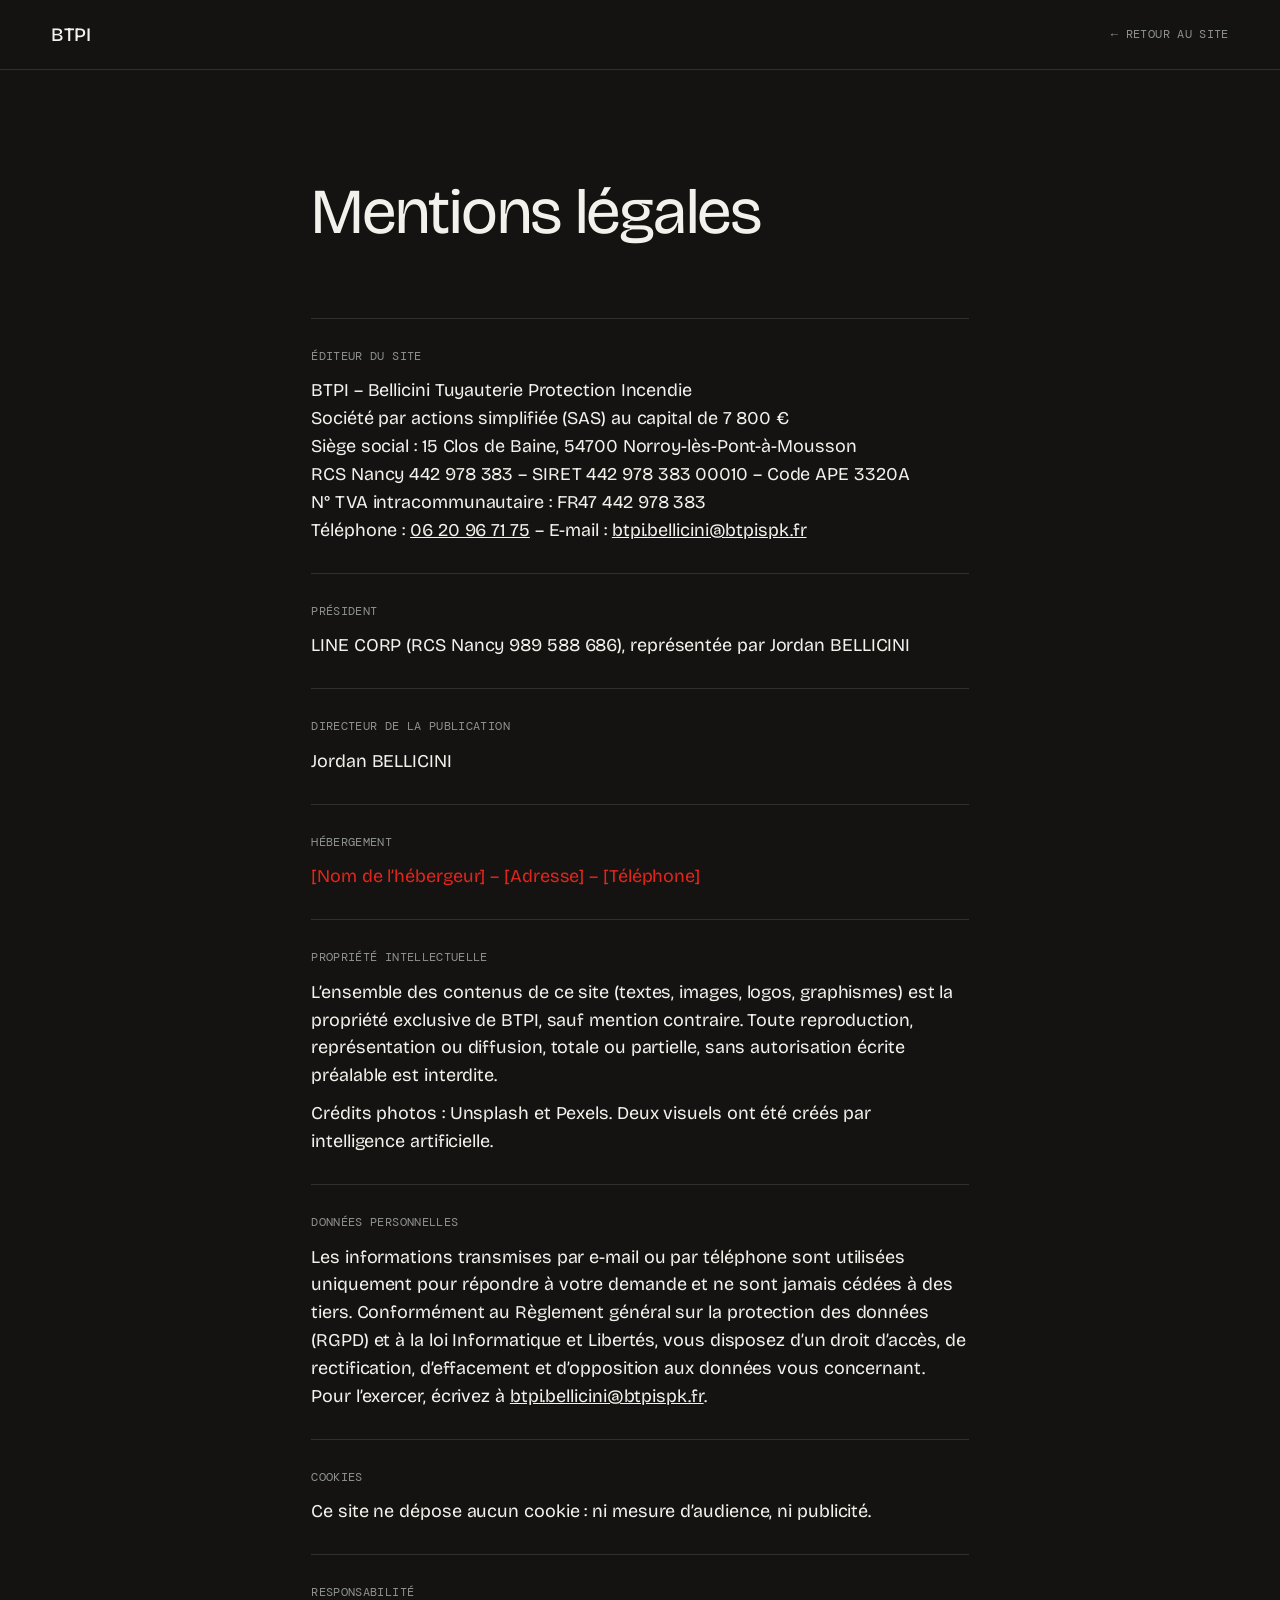
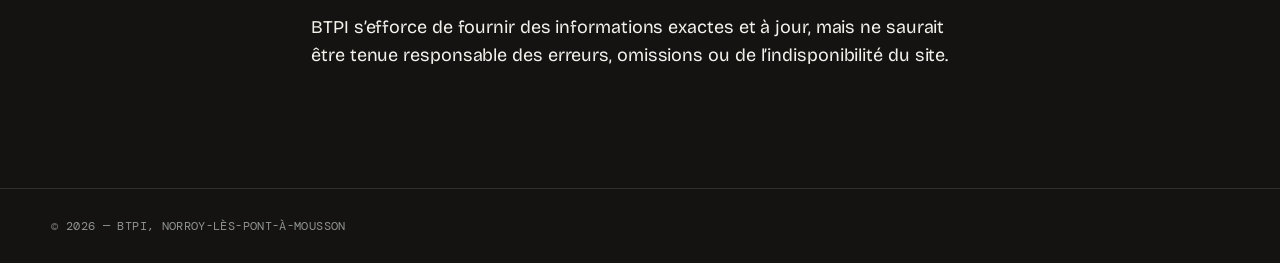
==== btpi/mentions-legales.html @ 0cccefe1 "Intégrer la réponse du client et finaliser le site pour la mise en ligne Contenu (content.js), d'apr" ====
<!DOCTYPE html>
<html lang="fr">
<head>
  <meta charset="UTF-8">
  <meta name="viewport" content="width=device-width, initial-scale=1.0">
  <title>Mentions légales — BTPI</title>
  <meta name="description" content="Mentions légales du site de BTPI – Bellicini Tuyauterie Protection Incendie.">
  <link rel="icon" href="favicon.svg" type="image/svg+xml">
  <link rel="apple-touch-icon" href="apple-touch-icon.png">
  <link rel="stylesheet" href="fonts/fonts.css">
  <style>
    :root {
      --bone: #141311; --ink: #f2f1ec; --ash: #8f938f; --white: #201f1c; --lime: #e1251b;
      --sans: 'Bricolage Grotesque', ui-sans-serif, system-ui, sans-serif;
      --mono: 'DM Mono', ui-monospace, SFMono-Regular, Menlo, monospace;
      --gutter: clamp(18px, 4vw, 64px);
    }
    *, *::before, *::after { margin: 0; padding: 0; box-sizing: border-box; }
    body {
      background: var(--bone); color: var(--ink);
      font-family: var(--sans); font-size: 18px; line-height: 1.55; letter-spacing: -0.005em;
      -webkit-font-smoothing: antialiased;
    }
    a { color: inherit; }
    .mono { font-family: var(--mono); font-size: 12px; letter-spacing: 0.03em; text-transform: uppercase; }
    .top {
      display: flex; justify-content: space-between; align-items: center; gap: 16px;
      padding: 20px var(--gutter); border-bottom: 1px solid rgba(242, 241, 236, 0.12);
    }
    .wordmark { font-size: 19px; font-weight: 500; text-decoration: none; }
    .back { text-decoration: none; color: var(--ash); }
    .back:hover { color: var(--ink); }
    main { max-width: 760px; margin: 0 auto; padding: 12vh var(--gutter) 10vh; }
    h1 { font-weight: 400; font-size: clamp(36px, 6vw, 64px); letter-spacing: -0.02em; line-height: 1.05; margin-bottom: 8vh; }
    section { padding: 28px 0; border-top: 1px solid rgba(242, 241, 236, 0.12); }
    h2 { margin-bottom: 12px; color: var(--ash); font-weight: 400; }
    p + p { margin-top: 10px; }
    .todo { color: var(--lime); }
    footer { padding: 28px var(--gutter); color: var(--ash); border-top: 1px solid rgba(242, 241, 236, 0.12); }
  </style>
</head>
<body>
  <header class="top">
    <a class="wordmark" href="index.html">BTPI</a>
    <a class="back mono" href="index.html">← Retour au site</a>
  </header>

  <main>
    <h1>Mentions légales</h1>

    <section>
      <h2 class="mono">Éditeur du site</h2>
      <p>BTPI – Bellicini Tuyauterie Protection Incendie<br>
        Société par actions simplifiée (SAS) au capital de 7 800 €<br>
        Siège social : 15 Clos de Baine, 54700 Norroy-lès-Pont-à-Mousson<br>
        RCS Nancy 442 978 383 – SIRET 442 978 383 00010 – Code APE 3320A<br>
        N° TVA intracommunautaire : FR47 442 978 383<br>
        Téléphone : <a href="tel:+33620967175">06 20 96 71 75</a> – E-mail : <a href="mailto:btpi.bellicini@btpispk.fr">btpi.bellicini@btpispk.fr</a></p>
    </section>

    <section>
      <h2 class="mono">Président</h2>
      <p>LINE CORP (RCS Nancy 989 588 686), représentée par Jordan BELLICINI</p>
    </section>

    <section>
      <h2 class="mono">Directeur de la publication</h2>
      <p>Jordan BELLICINI</p>
    </section>

    <section>
      <h2 class="mono">Hébergement</h2>
      <p class="todo">[Nom de l’hébergeur] – [Adresse] – [Téléphone]</p>
    </section>

    <section>
      <h2 class="mono">Propriété intellectuelle</h2>
      <p>L’ensemble des contenus de ce site (textes, images, logos, graphismes) est la propriété exclusive de BTPI, sauf mention contraire. Toute reproduction, représentation ou diffusion, totale ou partielle, sans autorisation écrite préalable est interdite.</p>
      <p>Crédits photos : Unsplash et Pexels. Deux visuels ont été créés par intelligence artificielle.</p>
    </section>

    <section>
      <h2 class="mono">Données personnelles</h2>
      <p>Les informations transmises par e-mail ou par téléphone sont utilisées uniquement pour répondre à votre demande et ne sont jamais cédées à des tiers. Conformément au Règlement général sur la protection des données (RGPD) et à la loi Informatique et Libertés, vous disposez d’un droit d’accès, de rectification, d’effacement et d’opposition aux données vous concernant. Pour l’exercer, écrivez à <a href="mailto:btpi.bellicini@btpispk.fr">btpi.bellicini@btpispk.fr</a>.</p>
    </section>

    <section>
      <h2 class="mono">Cookies</h2>
      <p>Ce site ne dépose aucun cookie : ni mesure d’audience, ni publicité.</p>
    </section>

    <section>
      <h2 class="mono">Responsabilité</h2>
      <p>BTPI s’efforce de fournir des informations exactes et à jour, mais ne saurait être tenue responsable des erreurs, omissions ou de l’indisponibilité du site.</p>
    </section>
  </main>

  <footer class="mono">© 2026 — BTPI, Norroy-lès-Pont-à-Mousson</footer>
</body>
</html>
---- btpi/fonts/fonts.css ----
/* Polices hébergées sur le site (au lieu de Google Fonts) — sous-ensembles latin et latin-ext.
   Bricolage Grotesque et DM Mono : licence SIL Open Font License 1.1 (voir LICENCES.txt). */

/* latin-ext */
@font-face {
  font-family: 'Bricolage Grotesque';
  font-style: normal;
  font-weight: 300;
  font-stretch: 100%;
  font-display: swap;
  src: url(bricolage-grotesque-latin-ext.woff2) format('woff2');
  unicode-range: U+0100-02BA, U+02BD-02C5, U+02C7-02CC, U+02CE-02D7, U+02DD-02FF, U+0304, U+0308, U+0329, U+1D00-1DBF, U+1E00-1E9F, U+1EF2-1EFF, U+2020, U+20A0-20AB, U+20AD-20C4, U+2113, U+2C60-2C7F, U+A720-A7FF;
}
/* latin */
@font-face {
  font-family: 'Bricolage Grotesque';
  font-style: normal;
  font-weight: 300;
  font-stretch: 100%;
  font-display: swap;
  src: url(bricolage-grotesque-latin.woff2) format('woff2');
  unicode-range: U+0000-00FF, U+0131, U+0152-0153, U+02BB-02BC, U+02C6, U+02DA, U+02DC, U+0304, U+0308, U+0329, U+2000-206F, U+20AC, U+2122, U+2191, U+2193, U+2212, U+2215, U+FEFF, U+FFFD;
}
/* latin-ext */
@font-face {
  font-family: 'Bricolage Grotesque';
  font-style: normal;
  font-weight: 400;
  font-stretch: 100%;
  font-display: swap;
  src: url(bricolage-grotesque-latin-ext.woff2) format('woff2');
  unicode-range: U+0100-02BA, U+02BD-02C5, U+02C7-02CC, U+02CE-02D7, U+02DD-02FF, U+0304, U+0308, U+0329, U+1D00-1DBF, U+1E00-1E9F, U+1EF2-1EFF, U+2020, U+20A0-20AB, U+20AD-20C4, U+2113, U+2C60-2C7F, U+A720-A7FF;
}
/* latin */
@font-face {
  font-family: 'Bricolage Grotesque';
  font-style: normal;
  font-weight: 400;
  font-stretch: 100%;
  font-display: swap;
  src: url(bricolage-grotesque-latin.woff2) format('woff2');
  unicode-range: U+0000-00FF, U+0131, U+0152-0153, U+02BB-02BC, U+02C6, U+02DA, U+02DC, U+0304, U+0308, U+0329, U+2000-206F, U+20AC, U+2122, U+2191, U+2193, U+2212, U+2215, U+FEFF, U+FFFD;
}
/* latin-ext */
@font-face {
  font-family: 'Bricolage Grotesque';
  font-style: normal;
  font-weight: 500;
  font-stretch: 100%;
  font-display: swap;
  src: url(bricolage-grotesque-latin-ext.woff2) format('woff2');
  unicode-range: U+0100-02BA, U+02BD-02C5, U+02C7-02CC, U+02CE-02D7, U+02DD-02FF, U+0304, U+0308, U+0329, U+1D00-1DBF, U+1E00-1E9F, U+1EF2-1EFF, U+2020, U+20A0-20AB, U+20AD-20C4, U+2113, U+2C60-2C7F, U+A720-A7FF;
}
/* latin */
@font-face {
  font-family: 'Bricolage Grotesque';
  font-style: normal;
  font-weight: 500;
  font-stretch: 100%;
  font-display: swap;
  src: url(bricolage-grotesque-latin.woff2) format('woff2');
  unicode-range: U+0000-00FF, U+0131, U+0152-0153, U+02BB-02BC, U+02C6, U+02DA, U+02DC, U+0304, U+0308, U+0329, U+2000-206F, U+20AC, U+2122, U+2191, U+2193, U+2212, U+2215, U+FEFF, U+FFFD;
}
/* latin-ext */
@font-face {
  font-family: 'DM Mono';
  font-style: normal;
  font-weight: 400;
  font-display: swap;
  src: url(dm-mono-latin-ext.woff2) format('woff2');
  unicode-range: U+0100-02BA, U+02BD-02C5, U+02C7-02CC, U+02CE-02D7, U+02DD-02FF, U+0304, U+0308, U+0329, U+1D00-1DBF, U+1E00-1E9F, U+1EF2-1EFF, U+2020, U+20A0-20AB, U+20AD-20C4, U+2113, U+2C60-2C7F, U+A720-A7FF;
}
/* latin */
@font-face {
  font-family: 'DM Mono';
  font-style: normal;
  font-weight: 400;
  font-display: swap;
  src: url(dm-mono-latin.woff2) format('woff2');
  unicode-range: U+0000-00FF, U+0131, U+0152-0153, U+02BB-02BC, U+02C6, U+02DA, U+02DC, U+0304, U+0308, U+0329, U+2000-206F, U+20AC, U+2122, U+2191, U+2193, U+2212, U+2215, U+FEFF, U+FFFD;
}
/* latin-ext */
@font-face {
  font-family: 'DM Mono';
  font-style: normal;
  font-weight: 500;
  font-display: swap;
  src: url(dm-mono-500-latin-ext.woff2) format('woff2');
  unicode-range: U+0100-02BA, U+02BD-02C5, U+02C7-02CC, U+02CE-02D7, U+02DD-02FF, U+0304, U+0308, U+0329, U+1D00-1DBF, U+1E00-1E9F, U+1EF2-1EFF, U+2020, U+20A0-20AB, U+20AD-20C4, U+2113, U+2C60-2C7F, U+A720-A7FF;
}
/* latin */
@font-face {
  font-family: 'DM Mono';
  font-style: normal;
  font-weight: 500;
  font-display: swap;
  src: url(dm-mono-500-latin.woff2) format('woff2');
  unicode-range: U+0000-00FF, U+0131, U+0152-0153, U+02BB-02BC, U+02C6, U+02DA, U+02DC, U+0304, U+0308, U+0329, U+2000-206F, U+20AC, U+2122, U+2191, U+2193, U+2212, U+2215, U+FEFF, U+FFFD;
}
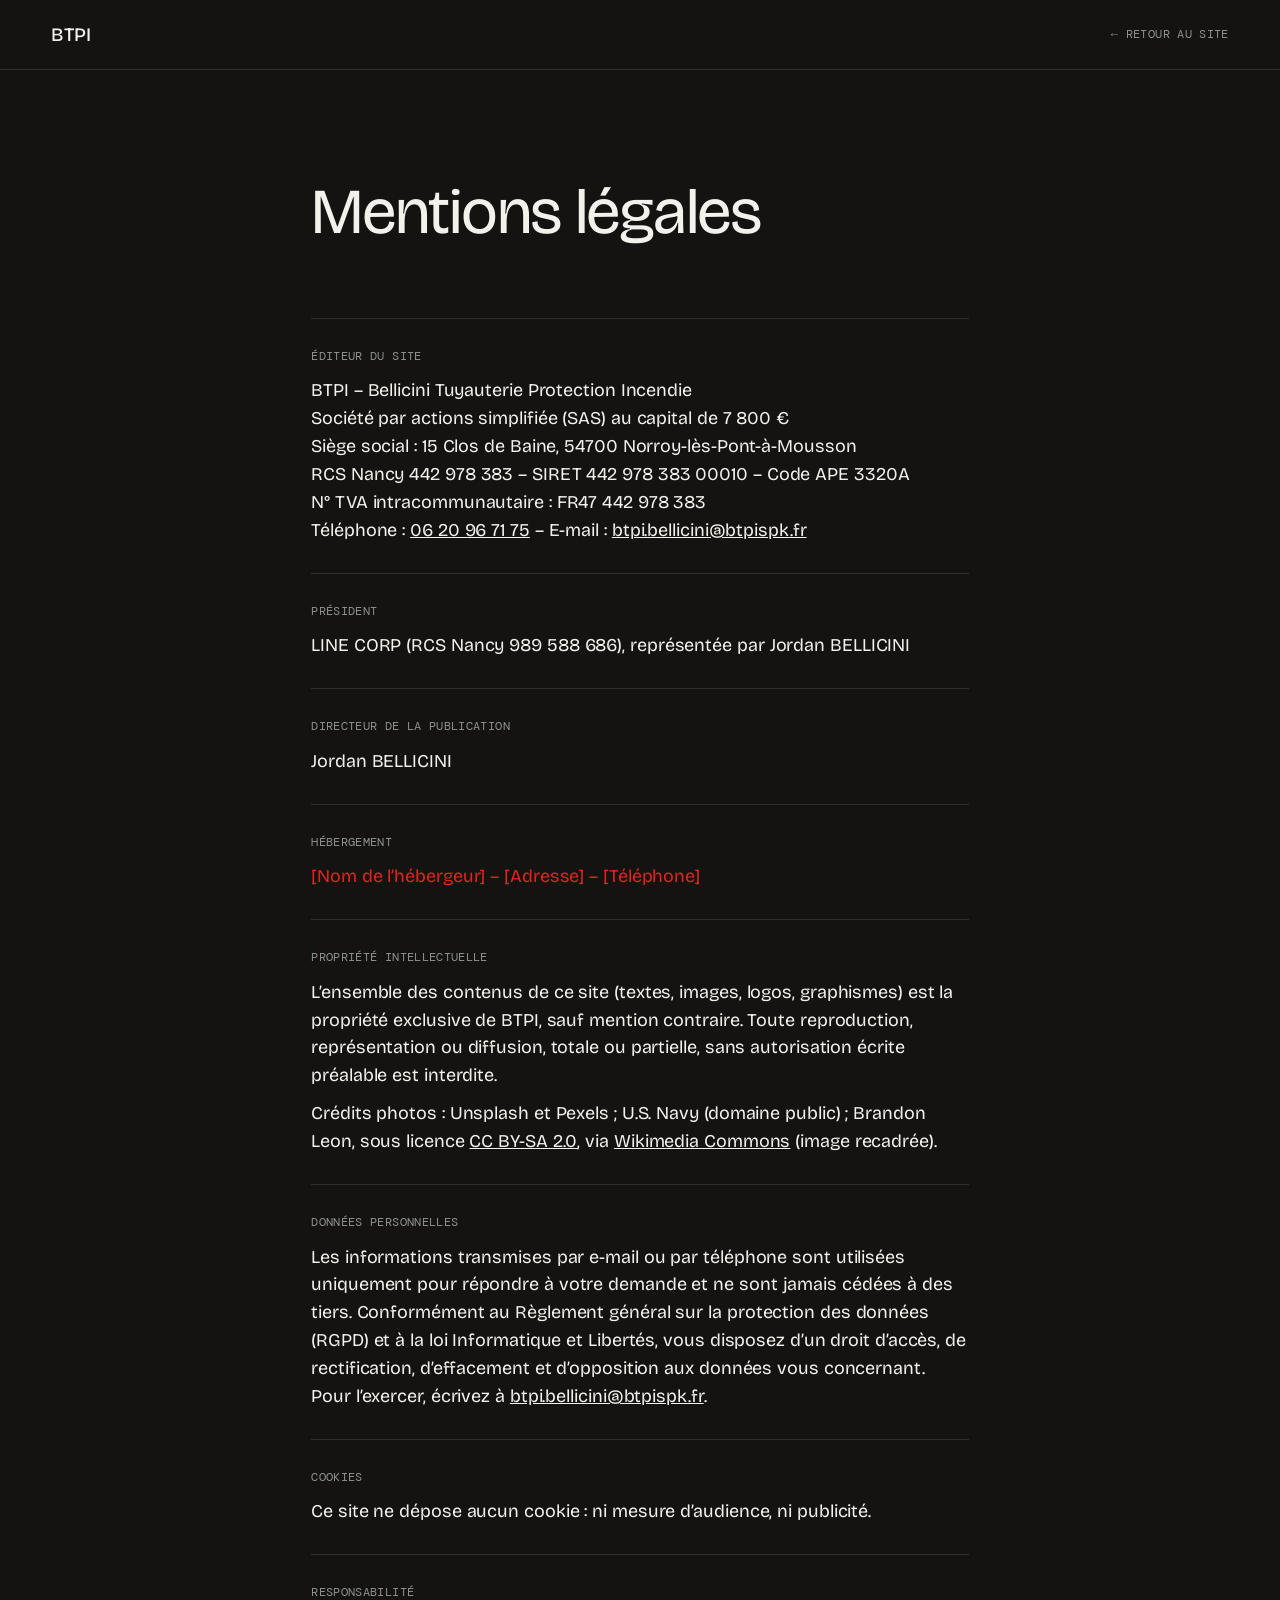
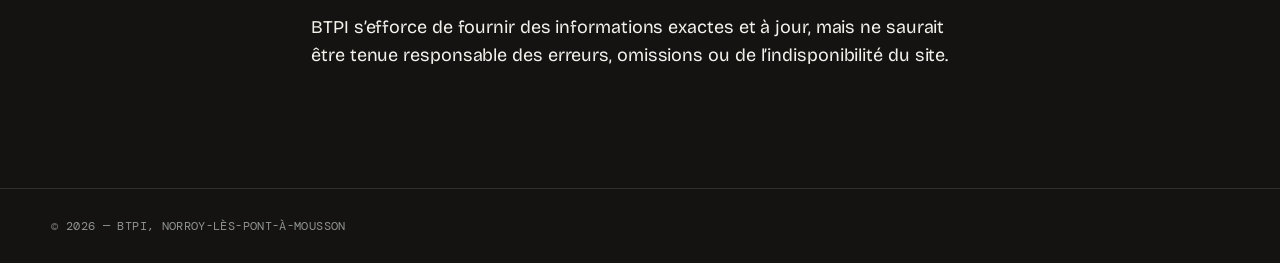
==== commit 722b02cc: "Vraies photos de sprinklers et nouveau plan de conception - hero.jpg : vraie photo d'un test de spri" ====
--- a/btpi/mentions-legales.html
+++ b/btpi/mentions-legales.html
@@ -76,7 +76,7 @@
     <section>
       <h2 class="mono">Propriété intellectuelle</h2>
       <p>L’ensemble des contenus de ce site (textes, images, logos, graphismes) est la propriété exclusive de BTPI, sauf mention contraire. Toute reproduction, représentation ou diffusion, totale ou partielle, sans autorisation écrite préalable est interdite.</p>
-      <p>Crédits photos : Unsplash et Pexels. Deux visuels ont été créés par intelligence artificielle.</p>
+      <p>Crédits photos : Unsplash et Pexels ; U.S. Navy (domaine public) ; Brandon Leon, sous licence <a href="https://creativecommons.org/licenses/by-sa/2.0/deed.fr">CC BY-SA 2.0</a>, via <a href="https://commons.wikimedia.org/wiki/File:Fire_sprinkler_roof_mount_side_view.jpg">Wikimedia Commons</a> (image recadrée).</p>
     </section>
 
     <section>
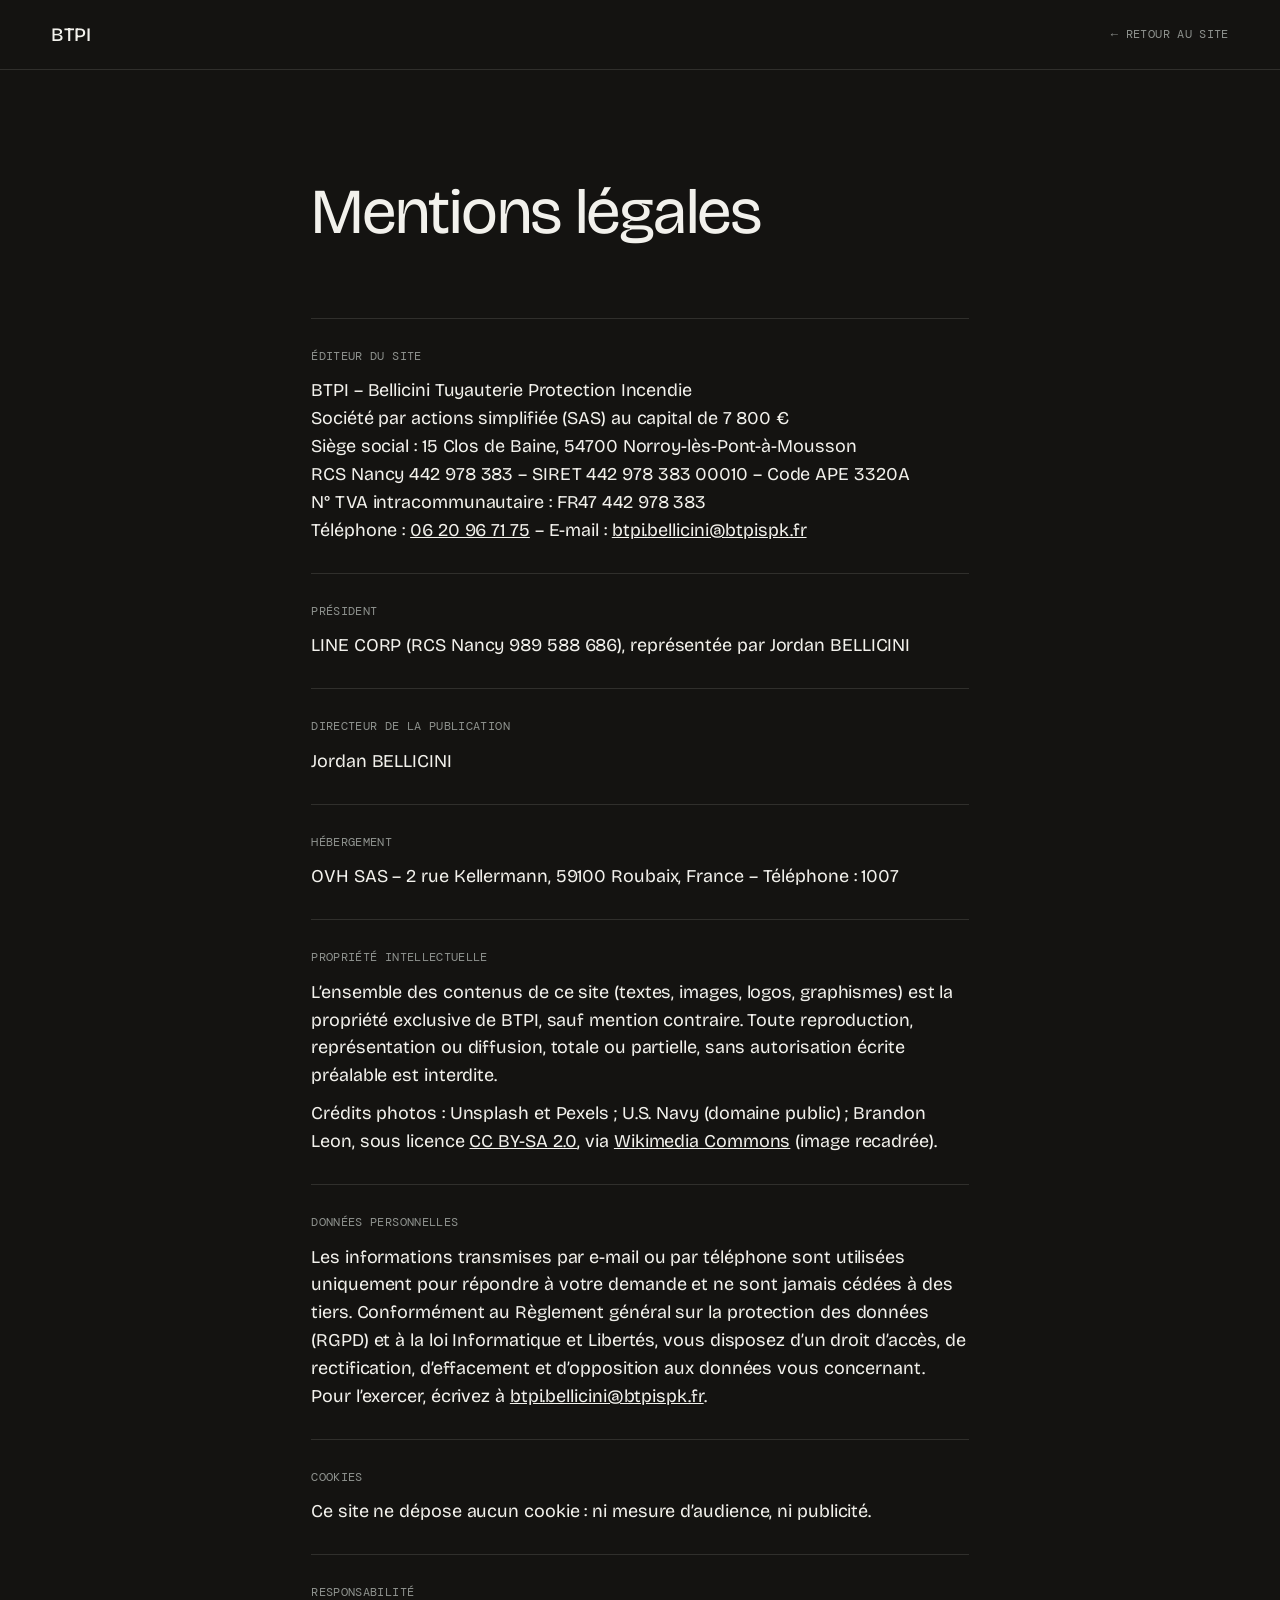
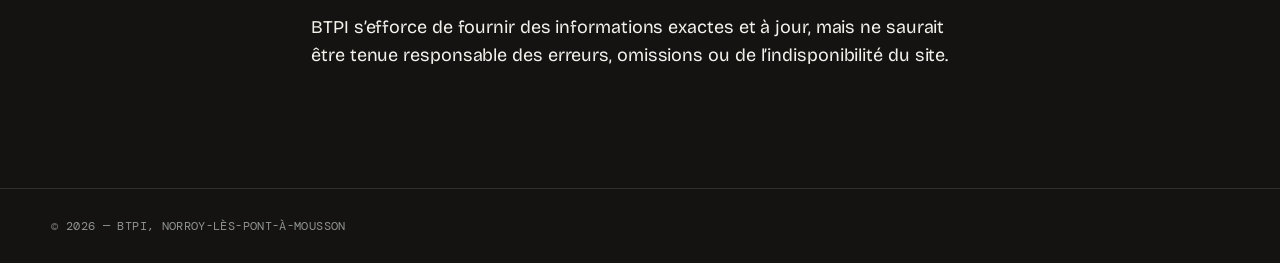
==== commit d5d96708: "Hébergement OVH : mentions légales et guide de mise en ligne - Mentions légales : hébergeur OVH SAS " ====
--- a/btpi/mentions-legales.html
+++ b/btpi/mentions-legales.html
@@ -70,7 +70,7 @@
 
     <section>
       <h2 class="mono">Hébergement</h2>
-      <p class="todo">[Nom de l’hébergeur] – [Adresse] – [Téléphone]</p>
+      <p>OVH SAS – 2 rue Kellermann, 59100 Roubaix, France – Téléphone : 1007</p>
     </section>
 
     <section>
